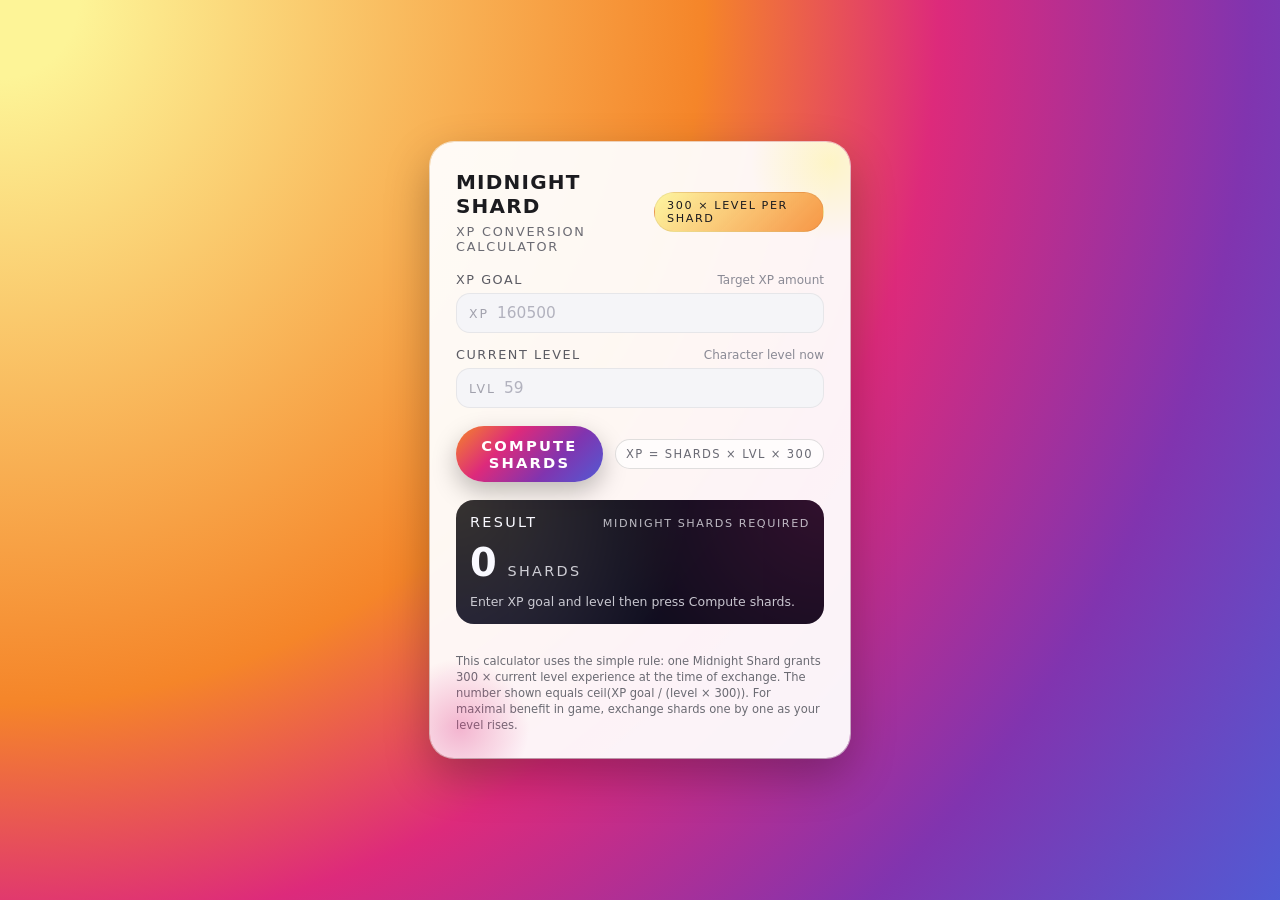
==== midnight-shards.html @ 08e610ec "Add files via upload" ====
<!DOCTYPE html>
<html lang="en">
  <head>
    <meta charset="UTF-8" />
    <title>Midnight Shard XP Calculator</title>
    <meta name="viewport" content="width=device-width, initial-scale=1.0" />
    <style>
      * {
        box-sizing: border-box;
        margin: 0;
        padding: 0;
        font-family: system-ui, -apple-system, BlinkMacSystemFont, "SF Pro Text",
          "Helvetica Neue", Arial, sans-serif;
      }

      body {
        min-height: 100vh;
        display: flex;
        align-items: center;
        justify-content: center;
        background: radial-gradient(
          circle at 0% 0%,
          #fdf497 0,
          #fdf497 5%,
          #f58529 45%,
          #dd2a7b 60%,
          #8134af 80%,
          #515bd4 100%
        );
        color: #1b1b1f;
      }

      .glass-card {
        width: 95%;
        max-width: 420px;
        background: rgba(255, 255, 255, 0.94);
        border-radius: 24px;
        box-shadow: 0 18px 45px rgba(0, 0, 0, 0.28),
          0 0 0 1px rgba(255, 255, 255, 0.7);
        padding: 28px 26px 24px;
        position: relative;
        overflow: hidden;
      }

      .glass-card::before {
        content: "";
        position: absolute;
        width: 160px;
        height: 160px;
        background: radial-gradient(
          circle,
          rgba(253, 244, 151, 0.9),
          transparent 70%
        );
        top: -60px;
        right: -60px;
        opacity: 0.55;
        pointer-events: none;
      }

      .glass-card::after {
        content: "";
        position: absolute;
        width: 140px;
        height: 140px;
        background: radial-gradient(
          circle,
          rgba(221, 42, 123, 0.45),
          transparent 70%
        );
        bottom: -40px;
        left: -40px;
        opacity: 0.7;
        pointer-events: none;
      }

      .header {
        position: relative;
        display: flex;
        align-items: center;
        justify-content: space-between;
        margin-bottom: 18px;
      }

      .title-block {
        display: flex;
        flex-direction: column;
        gap: 6px;
      }

      .app-name {
        font-size: 1.25rem;
        font-weight: 700;
        letter-spacing: 0.06em;
        text-transform: uppercase;
      }

      .subtitle {
        font-size: 0.8rem;
        letter-spacing: 0.14em;
        text-transform: uppercase;
        color: #6b6b73;
      }

      .badge {
        padding: 6px 12px;
        border-radius: 999px;
        font-size: 0.7rem;
        text-transform: uppercase;
        letter-spacing: 0.14em;
        border: 1px solid rgba(0, 0, 0, 0.06);
        background: linear-gradient(
          135deg,
          rgba(253, 244, 151, 0.9),
          rgba(245, 133, 41, 0.85)
        );
      }

      .form {
        position: relative;
        margin-top: 4px;
      }

      .field-group {
        display: flex;
        flex-direction: column;
        gap: 14px;
        margin-bottom: 18px;
      }

      .field {
        display: flex;
        flex-direction: column;
        gap: 6px;
      }

      .field-label-row {
        display: flex;
        justify-content: space-between;
        align-items: baseline;
      }

      .field-label {
        font-size: 0.8rem;
        text-transform: uppercase;
        letter-spacing: 0.12em;
        color: #5b5b63;
      }

      .hint {
        font-size: 0.75rem;
        color: #8a8a95;
      }

      .input-shell {
        position: relative;
        border-radius: 14px;
        background: rgba(245, 245, 248, 0.96);
        border: 1px solid rgba(0, 0, 0, 0.06);
        padding: 10px 12px;
        display: flex;
        align-items: center;
        gap: 8px;
      }

      .input-shell span.prefix {
        font-size: 0.78rem;
        text-transform: uppercase;
        letter-spacing: 0.16em;
        color: #a2a2ad;
        flex-shrink: 0;
      }

      .input-shell input {
        width: 100%;
        border: none;
        background: transparent;
        outline: none;
        font-size: 0.96rem;
        color: #202028;
      }

      .input-shell input::placeholder {
        color: #b2b2be;
      }

      .primary-actions {
        display: flex;
        align-items: center;
        justify-content: space-between;
        gap: 12px;
        margin-bottom: 18px;
        margin-top: 2px;
      }

      .primary-button {
        flex: 1;
        border-radius: 999px;
        border: none;
        cursor: pointer;
        padding: 11px 16px;
        font-weight: 600;
        font-size: 0.92rem;
        text-transform: uppercase;
        letter-spacing: 0.15em;
        background: linear-gradient(135deg, #f58529, #dd2a7b, #8134af, #515bd4);
        color: #ffffff;
        box-shadow: 0 10px 24px rgba(0, 0, 0, 0.25);
        transition: transform 0.08s ease-out, box-shadow 0.08s ease-out,
          filter 0.08s ease-out;
      }

      .primary-button:active {
        transform: translateY(1px) scale(0.99);
        box-shadow: 0 4px 12px rgba(0, 0, 0, 0.28);
        filter: brightness(0.97);
      }

      .chip {
        padding: 7px 10px;
        border-radius: 999px;
        font-size: 0.72rem;
        text-transform: uppercase;
        letter-spacing: 0.12em;
        border: 1px solid rgba(0, 0, 0, 0.12);
        background: rgba(255, 255, 255, 0.7);
        color: #6a6a74;
        flex-shrink: 0;
        text-align: center;
      }

      .results-card {
        position: relative;
        border-radius: 18px;
        padding: 14px 14px 12px;
        background: rgba(7, 5, 21, 0.96);
        color: #f9f9ff;
        overflow: hidden;
      }

      .results-card::before {
        content: "";
        position: absolute;
        inset: 0;
        opacity: 0.16;
        background: radial-gradient(circle at 0% 0%, #fdf497 0, transparent 60%),
          radial-gradient(circle at 100% 0%, #dd2a7b 0, transparent 55%),
          radial-gradient(circle at 0% 100%, #515bd4 0, transparent 55%);
        pointer-events: none;
      }

      .results-header {
        position: relative;
        display: flex;
        justify-content: space-between;
        align-items: baseline;
        margin-bottom: 10px;
      }

      .results-title {
        font-size: 0.9rem;
        text-transform: uppercase;
        letter-spacing: 0.16em;
      }

      .results-tag {
        font-size: 0.7rem;
        text-transform: uppercase;
        letter-spacing: 0.14em;
        color: rgba(249, 249, 255, 0.72);
      }

      .results-main {
        position: relative;
        display: flex;
        align-items: baseline;
        gap: 10px;
        margin-bottom: 8px;
      }

      .shards-value {
        font-size: 2.4rem;
        font-weight: 700;
        letter-spacing: 0.02em;
      }

      .shards-label {
        font-size: 0.9rem;
        text-transform: uppercase;
        letter-spacing: 0.16em;
        color: rgba(249, 249, 255, 0.8);
      }

      .results-detail {
        position: relative;
        font-size: 0.78rem;
        color: rgba(249, 249, 255, 0.78);
        line-height: 1.5;
      }

      .results-detail strong {
        font-weight: 600;
      }

      .error-message {
        margin-top: 8px;
        font-size: 0.76rem;
        color: #d7263d;
        min-height: 0.9em;
      }

      .note {
        margin-top: 10px;
        font-size: 0.72rem;
        color: #6b6b73;
        line-height: 1.4;
      }

      @media (max-width: 480px) {
        .glass-card {
          border-radius: 22px;
          padding: 22px 18px 18px;
        }

        .app-name {
          font-size: 1.1rem;
        }

        .shards-value {
          font-size: 2.15rem;
        }
      }
    </style>
  </head>
  <body>
    <div class="glass-card">
      <div class="header">
        <div class="title-block">
          <div class="app-name">Midnight Shard</div>
          <div class="subtitle">XP conversion calculator</div>
        </div>
        <div class="badge">300 × level per shard</div>
      </div>
      <form class="form" onsubmit="event.preventDefault(); calculateShards();">
        <div class="field-group">
          <div class="field">
            <div class="field-label-row">
              <div class="field-label">XP goal</div>
              <div class="hint">Target XP amount</div>
            </div>
            <div class="input-shell">
              <span class="prefix">XP</span>
              <input
                id="xpGoal"
                type="number"
                inputmode="decimal"
                placeholder="160500"
                min="0"
                step="1"
              />
            </div>
          </div>

          <div class="field">
            <div class="field-label-row">
              <div class="field-label">Current level</div>
              <div class="hint">Character level now</div>
            </div>
            <div class="input-shell">
              <span class="prefix">LVL</span>
              <input
                id="level"
                type="number"
                inputmode="decimal"
                placeholder="59"
                min="1"
                step="1"
              />
            </div>
          </div>
        </div>

        <div class="primary-actions">
          <button type="submit" class="primary-button">Compute shards</button>
          <div class="chip">XP = shards × lvl × 300</div>
        </div>

        <div class="results-card">
          <div class="results-header">
            <div class="results-title">Result</div>
            <div class="results-tag">Midnight shards required</div>
          </div>

          <div class="results-main">
            <div class="shards-value" id="shardsValue">0</div>
            <div class="shards-label">shards</div>
          </div>

          <div class="results-detail" id="resultsDetail">
            Enter XP goal and level then press Compute shards.
          </div>
        </div>

        <div class="error-message" id="errorMessage"></div>

        <div class="note">
          This calculator uses the simple rule: one Midnight Shard grants 300 ×
          current level experience at the time of exchange. The number shown
          equals ceil(XP goal / (level × 300)). For maximal benefit in game,
          exchange shards one by one as your level rises.
        </div>
      </form>
    </div>
    <script>
      function calculateShards() {
        var xpInput = document.getElementById("xpGoal");
        var lvlInput = document.getElementById("level");
        var shardsValue = document.getElementById("shardsValue");
        var resultsDetail = document.getElementById("resultsDetail");
        var errorMessage = document.getElementById("errorMessage");

        var xpGoal = parseFloat(xpInput.value);
        var level = parseFloat(lvlInput.value);

        errorMessage.textContent = "";

        if (isNaN(xpGoal) || xpGoal <= 0) {
          errorMessage.textContent = "XP goal must exceed zero.";
          shardsValue.textContent = "0";
          resultsDetail.textContent =
            "Set a positive XP goal for this calculation.";
          return;
        }

        if (isNaN(level) || level <= 0) {
          errorMessage.textContent = "Level must exceed zero.";
          shardsValue.textContent = "0";
          resultsDetail.textContent = "Set your current level above zero.";
          return;
        }

        var xpPerShard = level * 300;
        var rawShards = xpGoal / xpPerShard;
        var requiredShards = Math.ceil(rawShards);

        shardsValue.textContent = requiredShards.toString();

        var roundedXp = requiredShards * xpPerShard;
        var overshoot = roundedXp - xpGoal;

        resultsDetail.innerHTML =
          "<strong>Raw value</strong>: " +
          rawShards.toFixed(3) +
          " shards<br>" +
          "<strong>Rounded up</strong>: " +
          requiredShards +
          " Midnight Shard" +
          (requiredShards === 1 ? "" : "s") +
          "<br>" +
          "<strong>XP per shard</strong>: " +
          xpPerShard.toLocaleString() +
          " XP<br>" +
          "<strong>Total XP at this shard count</strong>: " +
          roundedXp.toLocaleString() +
          " XP (overshoot " +
          overshoot.toLocaleString() +
          " XP)";
      }
    </script>
  </body>
</html>
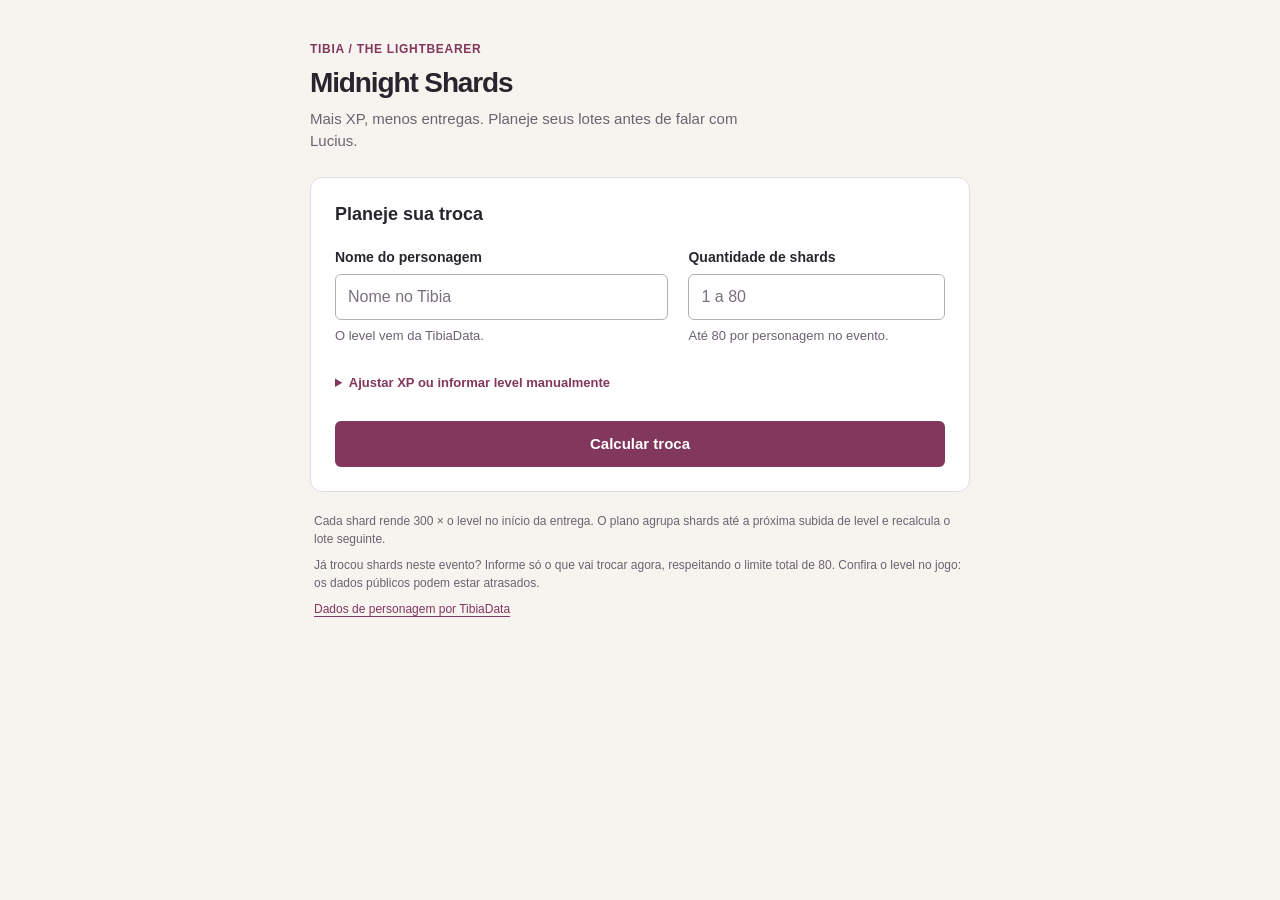
==== commit 1884fb42: "feat: plan Midnight Shard batches from character level Replace the XP-goal form with character looku" ====
--- a/midnight-shards.html
+++ b/midnight-shards.html
@@ -1,471 +1,12 @@
 <!DOCTYPE html>
-<html lang="en">
+<html lang="pt-BR">
   <head>
     <meta charset="UTF-8" />
-    <title>Midnight Shard XP Calculator</title>
-    <meta name="viewport" content="width=device-width, initial-scale=1.0" />
-    <style>
-      * {
-        box-sizing: border-box;
-        margin: 0;
-        padding: 0;
-        font-family: system-ui, -apple-system, BlinkMacSystemFont, "SF Pro Text",
-          "Helvetica Neue", Arial, sans-serif;
-      }
-
-      body {
-        min-height: 100vh;
-        display: flex;
-        align-items: center;
-        justify-content: center;
-        background: radial-gradient(
-          circle at 0% 0%,
-          #fdf497 0,
-          #fdf497 5%,
-          #f58529 45%,
-          #dd2a7b 60%,
-          #8134af 80%,
-          #515bd4 100%
-        );
-        color: #1b1b1f;
-      }
-
-      .glass-card {
-        width: 95%;
-        max-width: 420px;
-        background: rgba(255, 255, 255, 0.94);
-        border-radius: 24px;
-        box-shadow: 0 18px 45px rgba(0, 0, 0, 0.28),
-          0 0 0 1px rgba(255, 255, 255, 0.7);
-        padding: 28px 26px 24px;
-        position: relative;
-        overflow: hidden;
-      }
-
-      .glass-card::before {
-        content: "";
-        position: absolute;
-        width: 160px;
-        height: 160px;
-        background: radial-gradient(
-          circle,
-          rgba(253, 244, 151, 0.9),
-          transparent 70%
-        );
-        top: -60px;
-        right: -60px;
-        opacity: 0.55;
-        pointer-events: none;
-      }
-
-      .glass-card::after {
-        content: "";
-        position: absolute;
-        width: 140px;
-        height: 140px;
-        background: radial-gradient(
-          circle,
-          rgba(221, 42, 123, 0.45),
-          transparent 70%
-        );
-        bottom: -40px;
-        left: -40px;
-        opacity: 0.7;
-        pointer-events: none;
-      }
-
-      .header {
-        position: relative;
-        display: flex;
-        align-items: center;
-        justify-content: space-between;
-        margin-bottom: 18px;
-      }
-
-      .title-block {
-        display: flex;
-        flex-direction: column;
-        gap: 6px;
-      }
-
-      .app-name {
-        font-size: 1.25rem;
-        font-weight: 700;
-        letter-spacing: 0.06em;
-        text-transform: uppercase;
-      }
-
-      .subtitle {
-        font-size: 0.8rem;
-        letter-spacing: 0.14em;
-        text-transform: uppercase;
-        color: #6b6b73;
-      }
-
-      .badge {
-        padding: 6px 12px;
-        border-radius: 999px;
-        font-size: 0.7rem;
-        text-transform: uppercase;
-        letter-spacing: 0.14em;
-        border: 1px solid rgba(0, 0, 0, 0.06);
-        background: linear-gradient(
-          135deg,
-          rgba(253, 244, 151, 0.9),
-          rgba(245, 133, 41, 0.85)
-        );
-      }
-
-      .form {
-        position: relative;
-        margin-top: 4px;
-      }
-
-      .field-group {
-        display: flex;
-        flex-direction: column;
-        gap: 14px;
-        margin-bottom: 18px;
-      }
-
-      .field {
-        display: flex;
-        flex-direction: column;
-        gap: 6px;
-      }
-
-      .field-label-row {
-        display: flex;
-        justify-content: space-between;
-        align-items: baseline;
-      }
-
-      .field-label {
-        font-size: 0.8rem;
-        text-transform: uppercase;
-        letter-spacing: 0.12em;
-        color: #5b5b63;
-      }
-
-      .hint {
-        font-size: 0.75rem;
-        color: #8a8a95;
-      }
-
-      .input-shell {
-        position: relative;
-        border-radius: 14px;
-        background: rgba(245, 245, 248, 0.96);
-        border: 1px solid rgba(0, 0, 0, 0.06);
-        padding: 10px 12px;
-        display: flex;
-        align-items: center;
-        gap: 8px;
-      }
-
-      .input-shell span.prefix {
-        font-size: 0.78rem;
-        text-transform: uppercase;
-        letter-spacing: 0.16em;
-        color: #a2a2ad;
-        flex-shrink: 0;
-      }
-
-      .input-shell input {
-        width: 100%;
-        border: none;
-        background: transparent;
-        outline: none;
-        font-size: 0.96rem;
-        color: #202028;
-      }
-
-      .input-shell input::placeholder {
-        color: #b2b2be;
-      }
-
-      .primary-actions {
-        display: flex;
-        align-items: center;
-        justify-content: space-between;
-        gap: 12px;
-        margin-bottom: 18px;
-        margin-top: 2px;
-      }
-
-      .primary-button {
-        flex: 1;
-        border-radius: 999px;
-        border: none;
-        cursor: pointer;
-        padding: 11px 16px;
-        font-weight: 600;
-        font-size: 0.92rem;
-        text-transform: uppercase;
-        letter-spacing: 0.15em;
-        background: linear-gradient(135deg, #f58529, #dd2a7b, #8134af, #515bd4);
-        color: #ffffff;
-        box-shadow: 0 10px 24px rgba(0, 0, 0, 0.25);
-        transition: transform 0.08s ease-out, box-shadow 0.08s ease-out,
-          filter 0.08s ease-out;
-      }
-
-      .primary-button:active {
-        transform: translateY(1px) scale(0.99);
-        box-shadow: 0 4px 12px rgba(0, 0, 0, 0.28);
-        filter: brightness(0.97);
-      }
-
-      .chip {
-        padding: 7px 10px;
-        border-radius: 999px;
-        font-size: 0.72rem;
-        text-transform: uppercase;
-        letter-spacing: 0.12em;
-        border: 1px solid rgba(0, 0, 0, 0.12);
-        background: rgba(255, 255, 255, 0.7);
-        color: #6a6a74;
-        flex-shrink: 0;
-        text-align: center;
-      }
-
-      .results-card {
-        position: relative;
-        border-radius: 18px;
-        padding: 14px 14px 12px;
-        background: rgba(7, 5, 21, 0.96);
-        color: #f9f9ff;
-        overflow: hidden;
-      }
-
-      .results-card::before {
-        content: "";
-        position: absolute;
-        inset: 0;
-        opacity: 0.16;
-        background: radial-gradient(circle at 0% 0%, #fdf497 0, transparent 60%),
-          radial-gradient(circle at 100% 0%, #dd2a7b 0, transparent 55%),
-          radial-gradient(circle at 0% 100%, #515bd4 0, transparent 55%);
-        pointer-events: none;
-      }
-
-      .results-header {
-        position: relative;
-        display: flex;
-        justify-content: space-between;
-        align-items: baseline;
-        margin-bottom: 10px;
-      }
-
-      .results-title {
-        font-size: 0.9rem;
-        text-transform: uppercase;
-        letter-spacing: 0.16em;
-      }
-
-      .results-tag {
-        font-size: 0.7rem;
-        text-transform: uppercase;
-        letter-spacing: 0.14em;
-        color: rgba(249, 249, 255, 0.72);
-      }
-
-      .results-main {
-        position: relative;
-        display: flex;
-        align-items: baseline;
-        gap: 10px;
-        margin-bottom: 8px;
-      }
-
-      .shards-value {
-        font-size: 2.4rem;
-        font-weight: 700;
-        letter-spacing: 0.02em;
-      }
-
-      .shards-label {
-        font-size: 0.9rem;
-        text-transform: uppercase;
-        letter-spacing: 0.16em;
-        color: rgba(249, 249, 255, 0.8);
-      }
-
-      .results-detail {
-        position: relative;
-        font-size: 0.78rem;
-        color: rgba(249, 249, 255, 0.78);
-        line-height: 1.5;
-      }
-
-      .results-detail strong {
-        font-weight: 600;
-      }
-
-      .error-message {
-        margin-top: 8px;
-        font-size: 0.76rem;
-        color: #d7263d;
-        min-height: 0.9em;
-      }
-
-      .note {
-        margin-top: 10px;
-        font-size: 0.72rem;
-        color: #6b6b73;
-        line-height: 1.4;
-      }
-
-      @media (max-width: 480px) {
-        .glass-card {
-          border-radius: 22px;
-          padding: 22px 18px 18px;
-        }
-
-        .app-name {
-          font-size: 1.1rem;
-        }
-
-        .shards-value {
-          font-size: 2.15rem;
-        }
-      }
-    </style>
+    <meta name="viewport" content="width=device-width, initial-scale=1" />
+    <meta http-equiv="refresh" content="0; url=./index.html" />
+    <title>Midnight Shards</title>
   </head>
   <body>
-    <div class="glass-card">
-      <div class="header">
-        <div class="title-block">
-          <div class="app-name">Midnight Shard</div>
-          <div class="subtitle">XP conversion calculator</div>
-        </div>
-        <div class="badge">300 × level per shard</div>
-      </div>
-      <form class="form" onsubmit="event.preventDefault(); calculateShards();">
-        <div class="field-group">
-          <div class="field">
-            <div class="field-label-row">
-              <div class="field-label">XP goal</div>
-              <div class="hint">Target XP amount</div>
-            </div>
-            <div class="input-shell">
-              <span class="prefix">XP</span>
-              <input
-                id="xpGoal"
-                type="number"
-                inputmode="decimal"
-                placeholder="160500"
-                min="0"
-                step="1"
-              />
-            </div>
-          </div>
-
-          <div class="field">
-            <div class="field-label-row">
-              <div class="field-label">Current level</div>
-              <div class="hint">Character level now</div>
-            </div>
-            <div class="input-shell">
-              <span class="prefix">LVL</span>
-              <input
-                id="level"
-                type="number"
-                inputmode="decimal"
-                placeholder="59"
-                min="1"
-                step="1"
-              />
-            </div>
-          </div>
-        </div>
-
-        <div class="primary-actions">
-          <button type="submit" class="primary-button">Compute shards</button>
-          <div class="chip">XP = shards × lvl × 300</div>
-        </div>
-
-        <div class="results-card">
-          <div class="results-header">
-            <div class="results-title">Result</div>
-            <div class="results-tag">Midnight shards required</div>
-          </div>
-
-          <div class="results-main">
-            <div class="shards-value" id="shardsValue">0</div>
-            <div class="shards-label">shards</div>
-          </div>
-
-          <div class="results-detail" id="resultsDetail">
-            Enter XP goal and level then press Compute shards.
-          </div>
-        </div>
-
-        <div class="error-message" id="errorMessage"></div>
-
-        <div class="note">
-          This calculator uses the simple rule: one Midnight Shard grants 300 ×
-          current level experience at the time of exchange. The number shown
-          equals ceil(XP goal / (level × 300)). For maximal benefit in game,
-          exchange shards one by one as your level rises.
-        </div>
-      </form>
-    </div>
-    <script>
-      function calculateShards() {
-        var xpInput = document.getElementById("xpGoal");
-        var lvlInput = document.getElementById("level");
-        var shardsValue = document.getElementById("shardsValue");
-        var resultsDetail = document.getElementById("resultsDetail");
-        var errorMessage = document.getElementById("errorMessage");
-
-        var xpGoal = parseFloat(xpInput.value);
-        var level = parseFloat(lvlInput.value);
-
-        errorMessage.textContent = "";
-
-        if (isNaN(xpGoal) || xpGoal <= 0) {
-          errorMessage.textContent = "XP goal must exceed zero.";
-          shardsValue.textContent = "0";
-          resultsDetail.textContent =
-            "Set a positive XP goal for this calculation.";
-          return;
-        }
-
-        if (isNaN(level) || level <= 0) {
-          errorMessage.textContent = "Level must exceed zero.";
-          shardsValue.textContent = "0";
-          resultsDetail.textContent = "Set your current level above zero.";
-          return;
-        }
-
-        var xpPerShard = level * 300;
-        var rawShards = xpGoal / xpPerShard;
-        var requiredShards = Math.ceil(rawShards);
-
-        shardsValue.textContent = requiredShards.toString();
-
-        var roundedXp = requiredShards * xpPerShard;
-        var overshoot = roundedXp - xpGoal;
-
-        resultsDetail.innerHTML =
-          "<strong>Raw value</strong>: " +
-          rawShards.toFixed(3) +
-          " shards<br>" +
-          "<strong>Rounded up</strong>: " +
-          requiredShards +
-          " Midnight Shard" +
-          (requiredShards === 1 ? "" : "s") +
-          "<br>" +
-          "<strong>XP per shard</strong>: " +
-          xpPerShard.toLocaleString() +
-          " XP<br>" +
-          "<strong>Total XP at this shard count</strong>: " +
-          roundedXp.toLocaleString() +
-          " XP (overshoot " +
-          overshoot.toLocaleString() +
-          " XP)";
-      }
-    </script>
+    <p><a href="./index.html">Abrir calculadora de Midnight Shards</a></p>
   </body>
 </html>
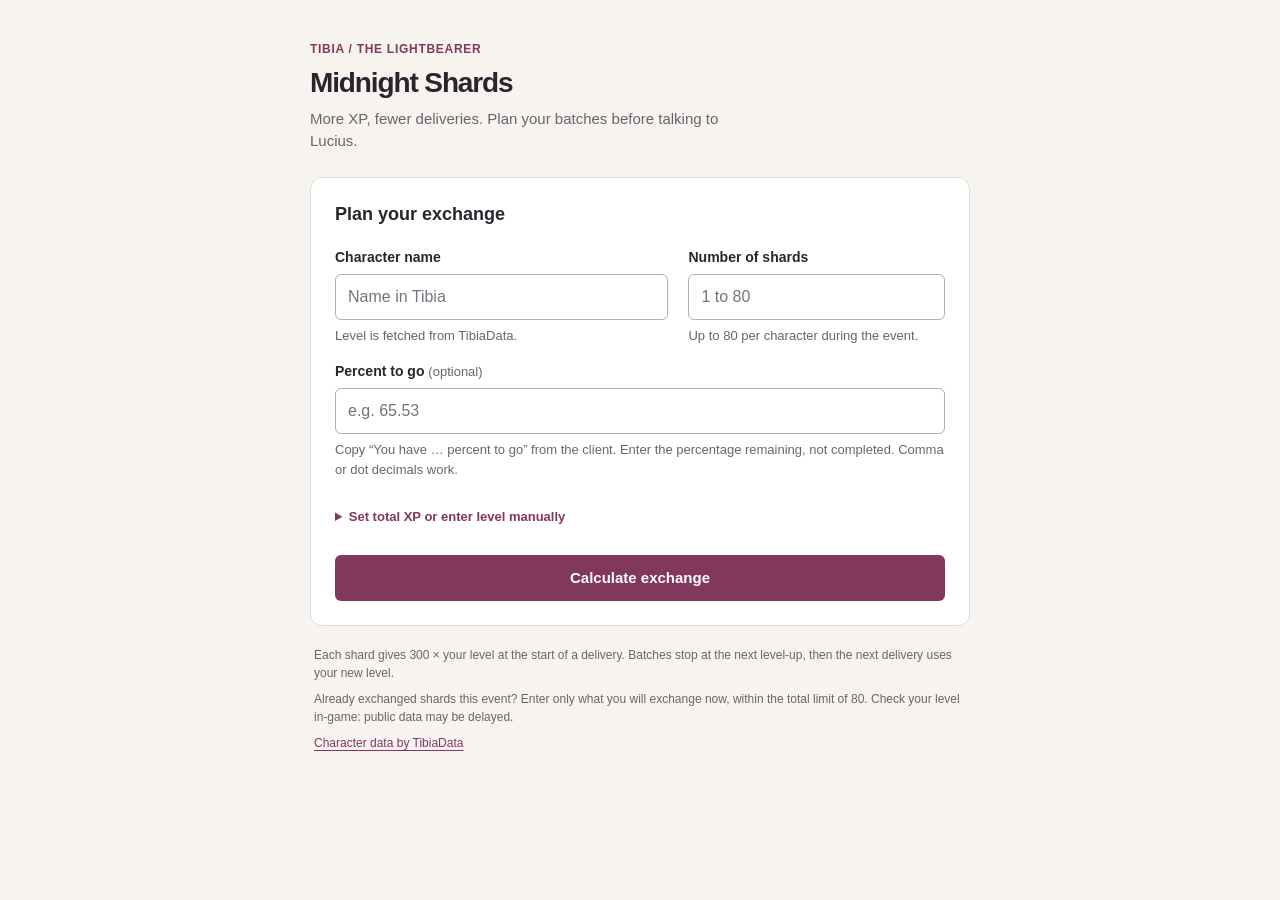
==== commit b5ec843a: "feat: compare full batch XP totals in an English interface Show all-at-once XP beside the summed XP " ====
--- a/midnight-shards.html
+++ b/midnight-shards.html
@@ -1,5 +1,5 @@
 <!DOCTYPE html>
-<html lang="pt-BR">
+<html lang="en">
   <head>
     <meta charset="UTF-8" />
     <meta name="viewport" content="width=device-width, initial-scale=1" />
@@ -7,6 +7,6 @@
     <title>Midnight Shards</title>
   </head>
   <body>
-    <p><a href="./index.html">Abrir calculadora de Midnight Shards</a></p>
+    <p><a href="./index.html">Open Midnight Shard Calculator</a></p>
   </body>
 </html>
